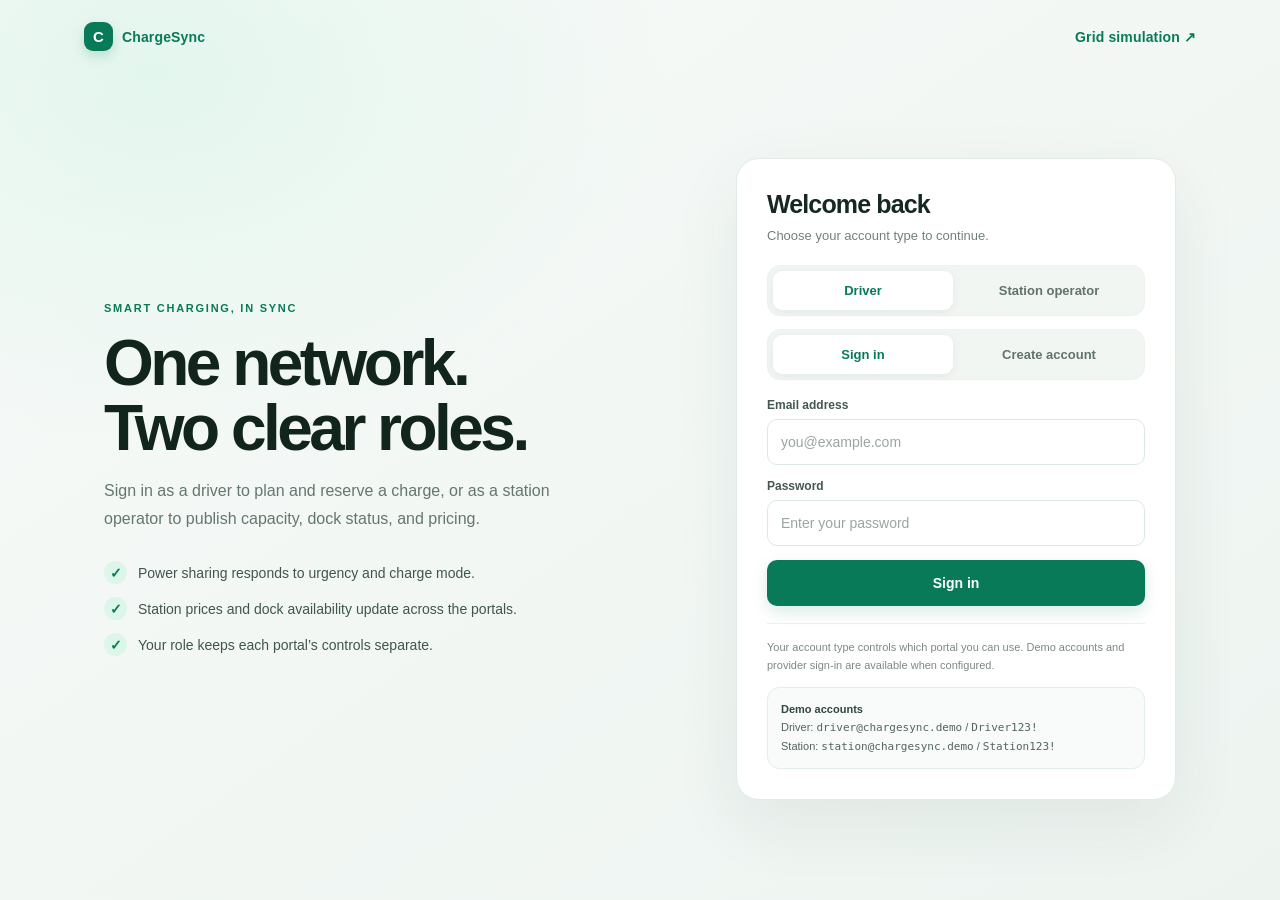
==== src/main/resources/static/login.html @ 4727f229 "Publish ChargeSync portal and simulation updates" ====
<!doctype html>
<html lang="en">
<head>
  <meta charset="utf-8">
  <meta name="viewport" content="width=device-width,initial-scale=1">
  <meta name="theme-color" content="#f3f8f5">
  <title>ChargeSync · Sign in</title>
  <link rel="stylesheet" href="./portal.css">
  <style>
    body{min-height:100vh;background:radial-gradient(ellipse at 12% 8%,#e3f6ed 0,transparent 32%),linear-gradient(145deg,#f7faf8,#edf4f0);font-family:Inter,"Segoe UI",Arial,sans-serif;color:#14251f}
    .brand-back{max-width:1160px;margin:auto;padding:22px 24px;display:flex;align-items:center;justify-content:space-between}
    .brand-back a{color:#087a58;text-decoration:none;font-size:14px;font-weight:750;letter-spacing:.01em}
    .brand-back a:first-child{display:inline-flex;align-items:center;gap:9px}
    .brand-mark{width:29px;height:29px;display:grid;place-items:center;border-radius:9px;background:#087a58;color:#fff;font:800 15px "Segoe UI",sans-serif;box-shadow:0 5px 12px #087a5830}
    .auth-shell{max-width:1120px;margin:12px auto 46px;padding:0 24px;display:grid;grid-template-columns:minmax(0,1fr) minmax(370px,440px);gap:clamp(36px,7vw,88px);align-items:center;min-height:calc(100vh - 112px)}
    .auth-copy .eyebrow{color:#087a58;font-size:11px;font-weight:800;letter-spacing:.16em;text-transform:uppercase}
    .auth-copy h1{max-width:590px;margin:17px 0 16px;font:760 clamp(42px,5.2vw,64px)/1.02 "Segoe UI Variable","Segoe UI",Arial,sans-serif;letter-spacing:-.055em;color:#12251d}
    .auth-copy>p{max-width:490px;margin:0;color:#64776f;font-size:16px;line-height:1.75}
    .auth-points{display:grid;gap:13px;margin-top:28px;color:#40564c;font-size:14px}
    .auth-points span{display:flex;align-items:center;gap:11px}
    .auth-points span:before{content:"✓";flex:0 0 23px;height:23px;display:grid;place-items:center;border-radius:50%;background:#dcf6e9;color:#087a58;font-weight:850}
    .auth-card{width:100%;background:#fff;border:1px solid #e2ebe5;border-radius:23px;padding:30px;box-shadow:0 22px 70px #183b2c12}
    .auth-card h2{margin:0;font:750 25px/1.2 "Segoe UI Variable","Segoe UI",Arial,sans-serif;letter-spacing:-.035em;color:#172820}
    .auth-card>.sub{margin:7px 0 20px;color:#71817b;font-size:13px;line-height:1.5}
    .role-picker,.mode-picker{display:grid;grid-template-columns:1fr 1fr;gap:6px;padding:5px;background:#f2f6f3;border:1px solid #edf2ee;border-radius:13px}
    .role-picker{margin-bottom:13px}
    .role-picker button,.mode-picker button{min-height:39px;border:0;border-radius:9px;background:transparent;color:#62736c;font-size:13px;font-weight:700;padding:8px 10px;transition:background .16s ease,color .16s ease,box-shadow .16s ease}
    .role-picker button:hover,.mode-picker button:hover{color:#087a58}
    .role-picker button.active,.mode-picker button.active{background:#fff;color:#087a58;box-shadow:0 2px 8px #183b2c12}
    #authForm{display:grid;gap:14px;margin-top:18px}
    .auth-card .field{margin:0;display:flex;flex-direction:column;gap:7px}
    .auth-card .field label{color:#43584f;font-size:12px;font-weight:700}
    .auth-card .field input{width:100%;height:46px;border:1px solid #dce8e2;border-radius:10px;padding:0 13px;background:#fff;color:#182a22;font:14px Inter,"Segoe UI",Arial,sans-serif;outline:none;transition:border-color .16s ease,box-shadow .16s ease}
    .auth-card .field input::placeholder{color:#99a69f}
    .auth-card .field input:focus{border-color:#49a985;box-shadow:0 0 0 3px #e3f5ec}
    .auth-card .field input:-webkit-autofill{-webkit-text-fill-color:#182a22;box-shadow:0 0 0 1000px #fff inset}
    .station-create{border-top:1px solid #edf1ef;margin-top:3px;padding-top:14px}
    .station-create h3{font-size:13px;margin:0 0 11px;color:#283c33}
    .station-create .formgrid{display:grid;grid-template-columns:1fr 1fr;gap:10px}
    .station-create .field input{height:42px}
    .station-create .sub{margin:10px 0 0;font-size:11px}
    .auth-error{margin:0;padding:11px 13px;background:#fff1ef;color:#9f3e34;border:1px solid #f7d9d5;border-radius:10px;font-size:12px;line-height:1.5}
    .auth-card #submitAuth{width:100%;min-height:46px;justify-content:center;border-radius:10px;font-size:14px;box-shadow:0 6px 16px #087a5826}
    .auth-card #submitAuth:focus-visible,.role-picker button:focus-visible,.mode-picker button:focus-visible,.social-button:focus-visible,.mode-switch:focus-visible{outline:3px solid #85c9ab;outline-offset:2px}
    .social-section{margin-top:20px}
    .social-divider{display:flex;align-items:center;gap:12px;margin:0 0 13px;color:#82918b;font-size:10px;font-weight:800;letter-spacing:.12em}
    .social-divider:before,.social-divider:after{content:"";height:1px;background:#e8eeeb;flex:1}
    .social-buttons{display:grid;grid-template-columns:repeat(3,minmax(0,1fr));gap:8px}
    .social-button{min-height:42px;border:1px solid #dfe8e3;background:#fff;color:#24352f;border-radius:10px;padding:8px 7px;font-weight:700;font-size:12px;cursor:pointer;transition:border-color .16s ease,background .16s ease}
    .social-button:hover{border-color:#83bba7;background:#f8fbf9}
    .social-button:disabled{opacity:.65;cursor:wait}
    .auth-help{margin:17px 0 0;padding-top:15px;border-top:1px solid #edf1ef;font-size:11px;line-height:1.55;color:#7b8984}
    .demo-login{margin-top:13px;padding:12px 13px;border:1px solid #e2eee7;border-radius:12px;background:#f8fbf9;font-size:11px;line-height:1.65;color:#52645e}
    .demo-login strong{color:#31473c}
    .local-preview-note{margin:0 0 14px;padding:11px 12px;border:1px solid #f1dfbe;border-radius:10px;background:#fffaf0;color:#785c29;font-size:12px;line-height:1.5}
    .hidden{display:none!important}
    @media(max-width:850px){.auth-shell{grid-template-columns:1fr;gap:22px;max-width:590px;margin:16px auto 36px;min-height:0}.auth-copy h1{font-size:clamp(38px,9vw,52px)}.auth-copy>p{font-size:14px}.auth-points{display:none}.brand-back{padding:16px 22px}}
    @media(max-width:480px){.auth-shell{padding:0 14px}.brand-back{padding:14px}.auth-card{padding:22px 19px;border-radius:19px}.role-picker button{font-size:12px;padding:8px 5px}.station-create .formgrid{grid-template-columns:1fr}.social-buttons{grid-template-columns:1fr}.social-button{min-height:43px}}
    @media(prefers-reduced-motion:reduce){*,*:before,*:after{transition:none!important;scroll-behavior:auto!important}}
  </style>
</head>
<body data-role="public">
  <header class="brand-back">
    <a href="./"><span class="brand-mark" aria-hidden="true">C</span>ChargeSync</a>
    <a href="./simulation.html">Grid simulation <span aria-hidden="true">↗</span></a>
  </header>
  <main class="auth-shell">
    <section class="auth-copy" aria-labelledby="pageTitle">
      <div class="eyebrow">Smart charging, in sync</div>
      <h1 id="pageTitle">One network.<br>Two clear roles.</h1>
      <p>Sign in as a driver to plan and reserve a charge, or as a station operator to publish capacity, dock status, and pricing.</p>
      <div class="auth-points">
        <span>Power sharing responds to urgency and charge mode.</span>
        <span>Station prices and dock availability update across the portals.</span>
        <span>Your role keeps each portal’s controls separate.</span>
      </div>
    </section>
    <section class="auth-card" aria-labelledby="authTitle">
      <h2 id="authTitle">Welcome back</h2>
      <p class="sub" id="authSubtitle">Choose your account type to continue.</p>
      <div class="role-picker" role="group" aria-label="Account type">
        <button type="button" class="active" data-role-choice="DRIVER" aria-pressed="true">Driver</button>
        <button type="button" data-role-choice="STATION" aria-pressed="false">Station operator</button>
      </div>
      <div class="mode-picker" role="group" aria-label="Sign-in mode">
        <button type="button" class="active" data-mode-choice="signin" aria-pressed="true">Sign in</button>
        <button type="button" data-mode-choice="register" aria-pressed="false">Create account</button>
      </div>
      <p id="localPreviewNote" class="local-preview-note hidden">This file is a visual preview. To sign in, start ChargeSync with <strong>run-windows.bat</strong> and open <strong>http://localhost:8082/login.html</strong>.</p>
      <form id="authForm" novalidate>
        <div class="field"><label for="email">Email address</label><input id="email" name="email" type="email" autocomplete="username" required placeholder="you@example.com"></div>
        <div class="field"><label for="password">Password</label><input id="password" name="password" type="password" autocomplete="current-password" minlength="8" required placeholder="Enter your password"></div>
        <div id="stationFields" class="station-create hidden">
          <h3>Set up your virtual station</h3>
          <div class="formgrid">
            <div class="field"><label for="stationName">Station name</label><input id="stationName" placeholder="e.g. Riverside Charge Hub"></div>
            <div class="field"><label for="stationArea">Area</label><input id="stationArea" placeholder="District or address"></div>
            <div class="field"><label for="stationKw">Maximum output (kW)</label><input id="stationKw" type="number" min="1" max="1000" value="60"></div>
          </div>
          <p class="sub">Three universal CCS2 sockets will be created. Any free socket can serve Eco, Medium, or Hyper charging. Rates: Eco ₹18/kWh, Medium ₹21/kWh, Hyper ₹25/kWh.</p>
        </div>
        <div id="authError" class="auth-error hidden" role="alert" aria-live="polite"></div>
        <button class="btn" id="submitAuth" type="submit">Sign in</button>
      </form>
      <section id="socialSection" class="social-section hidden" aria-label="Other sign-in providers">
        <div class="social-divider">OR CONTINUE WITH</div>
        <div class="social-buttons">
          <button type="button" class="social-button hidden" data-provider="google">Google</button>
          <button type="button" class="social-button hidden" data-provider="microsoft">Microsoft</button>
          <button type="button" class="social-button hidden" data-provider="apple">Apple</button>
        </div>
      </section>
      <p class="auth-help">Your account type controls which portal you can use. Demo accounts and provider sign-in are available when configured.</p>
      <div id="demoLogin" class="demo-login"><strong>Demo accounts</strong><br>Driver: <code>driver@chargesync.demo</code> / <code>Driver123!</code><br>Station: <code>station@chargesync.demo</code> / <code>Station123!</code></div>
    </section>
  </main>
  <script src="./login.js"></script>
</body>
</html>
---- src/main/resources/static/portal.css ----
:root{--ink:#11231f;--muted:#687b75;--line:#dce8e2;--paper:#f4f8f5;--white:#fff;--green:#087a58;--mint:#dcf6e9;--orange:#c86420;--red:#bc3941;--shadow:0 18px 50px rgba(26,63,49,.08)}
*{box-sizing:border-box}body{margin:0;background:var(--paper);color:var(--ink);font:15px 'DM Sans',sans-serif}button,input,select{font:inherit}button{cursor:pointer}a{color:inherit;text-decoration:none}.shell{max-width:1240px;margin:auto;padding:0 28px}.topbar{background:#fbfdfb;border-bottom:1px solid var(--line)}.nav{height:76px;display:flex;align-items:center;justify-content:space-between;gap:24px}.brand{display:flex;align-items:center;gap:11px;font:800 19px Manrope,sans-serif;letter-spacing:-.5px}.brand-mark{width:36px;height:36px;border-radius:11px;background:var(--green);display:grid;place-items:center;color:#fff;font-weight:800;font-size:17px}.navlinks{display:flex;gap:8px;align-items:center}.navlinks a{padding:10px 14px;color:var(--muted);font-weight:600;border-radius:10px}.navlinks a.active,.navlinks a:hover{background:var(--mint);color:var(--green)}.nav .live{display:inline-flex;align-items:center;gap:8px;color:var(--muted);font-size:13px}.dot{height:8px;width:8px;background:#21a475;border-radius:50%;box-shadow:0 0 0 4px #ddf4e9}.hero{padding:38px 0 26px}.eyebrow{display:flex;align-items:center;gap:8px;color:var(--green);font-weight:700;text-transform:uppercase;font-size:11px;letter-spacing:1.3px}.hero h1{font:800 clamp(30px,4vw,43px) Manrope,sans-serif;letter-spacing:-1.7px;margin:10px 0}.hero p{margin:0;color:var(--muted);max-width:720px;line-height:1.6}.grid{display:grid;grid-template-columns:minmax(0,1.15fr) minmax(310px,.85fr);gap:20px;padding-bottom:32px}.card{background:var(--white);border:1px solid var(--line);border-radius:18px;box-shadow:var(--shadow);padding:22px}.card h2{font:700 19px Manrope,sans-serif;letter-spacing:-.45px;margin:0 0 5px}.sub{font-size:13px;color:var(--muted);margin:0 0 20px;line-height:1.5}.formgrid{display:grid;grid-template-columns:1fr 1fr;gap:14px}.field{display:flex;flex-direction:column;gap:7px}.field.full{grid-column:1/-1}.field label{font-size:12px;font-weight:700;color:#4c625b}.field input,.field select{width:100%;height:43px;border:1px solid var(--line);border-radius:10px;padding:0 12px;background:#fff;color:var(--ink);outline:none}.field input:focus,.field select:focus{border-color:#48a784;box-shadow:0 0 0 3px #e3f5ec}.hint{font-size:11px;color:var(--muted);line-height:1.4}.checkrow{display:flex;align-items:center;gap:10px;padding:12px;border:1px solid #f2d7c9;background:#fff8f3;border-radius:11px;color:#8b481c;font-weight:600}.checkrow input{accent-color:var(--orange);width:17px;height:17px}.btn{border:0;background:var(--green);color:#fff;border-radius:10px;padding:12px 17px;font-weight:700;display:inline-flex;align-items:center;justify-content:center;gap:8px}.btn:hover{background:#056548}.btn:disabled{opacity:.55;cursor:wait}.btn.secondary{background:#eff7f2;color:var(--green);border:1px solid #d2eadc}.btn.ghost{background:#fff;color:var(--ink);border:1px solid var(--line)}.btn.danger{background:#fff1f0;color:var(--red);border:1px solid #f3d5d4}.submit-row{display:flex;align-items:center;justify-content:space-between;gap:12px;margin-top:17px}.result{border-radius:14px;padding:17px;background:#f3f9f5;border:1px solid #d8eee1;margin:14px 0;display:none}.result.show{display:block}.result.warn{background:#fff8f2;border-color:#f2ddca}.result h3{margin:0 0 5px;font:700 16px Manrope,sans-serif}.result p{margin:0;color:var(--muted);font-size:13px;line-height:1.5}.metrics{display:grid;grid-template-columns:repeat(2,1fr);gap:10px;margin-top:13px}.metric{background:#fff;border:1px solid #e4eee8;border-radius:10px;padding:12px}.metric span{font-size:11px;color:var(--muted);display:block;margin-bottom:5px}.metric strong{font:700 18px Manrope,sans-serif}.section-head{display:flex;align-items:flex-start;justify-content:space-between;gap:14px;margin:27px 0 12px}.section-head h2{font:700 19px Manrope,sans-serif;margin:0}.section-head span{font-size:12px;color:var(--muted)}.station-list{display:grid;gap:10px}.station-card{border:1px solid var(--line);border-radius:13px;padding:15px;background:#fff;display:grid;grid-template-columns:1fr auto;gap:10px;align-items:center}.station-card h3{font:700 15px Manrope,sans-serif;margin:0 0 4px}.station-card p{font-size:12px;color:var(--muted);margin:0}.station-stats{display:flex;align-items:center;gap:15px;color:#38534a;font-size:12px;font-weight:600}.pill{display:inline-flex;align-items:center;border-radius:50px;padding:5px 9px;font-size:11px;font-weight:700;background:var(--mint);color:var(--green)}.pill.warn{background:#fff1e5;color:#a95118}.pill.red{background:#ffeff0;color:var(--red)}.notice{border:1px solid #e8e4d4;background:#fffdf4;color:#74663b;border-radius:12px;padding:12px 14px;font-size:12px;line-height:1.5;margin-top:14px}.booking-list{display:grid;gap:10px}.booking{border:1px solid var(--line);border-radius:12px;padding:14px;background:#fff}.booking-top{display:flex;justify-content:space-between;align-items:center;gap:10px}.booking-top strong{font:700 14px Manrope,sans-serif}.booking p{font-size:12px;line-height:1.5;color:var(--muted);margin:8px 0 0}.actions{display:flex;gap:8px;flex-wrap:wrap;margin-top:11px}.actions .btn{padding:8px 11px;font-size:12px}.station-wrap{padding-bottom:35px}.station-toolbar{display:flex;gap:10px;flex-wrap:wrap;margin-bottom:16px}.station-toolbar select{height:42px;min-width:250px;border:1px solid var(--line);border-radius:10px;padding:0 12px;background:#fff}.statcards{display:grid;grid-template-columns:repeat(4,1fr);gap:12px;margin:0 0 18px}.statcard{background:#fff;border:1px solid var(--line);border-radius:14px;padding:15px}.statcard span{display:block;color:var(--muted);font-size:11px;margin-bottom:7px}.statcard strong{font:700 22px Manrope,sans-serif}.two-col{display:grid;grid-template-columns:1fr 1fr;gap:18px}.dock-list{display:grid;gap:9px}.dock-row{display:grid;grid-template-columns:1.1fr 1fr .8fr auto;align-items:center;gap:10px;border:1px solid var(--line);border-radius:11px;padding:11px}.dock-row strong{font:700 13px Manrope,sans-serif}.dock-row small{display:block;color:var(--muted);font-size:11px;margin-top:4px}.dock-row select,.dock-row input{height:36px;border:1px solid var(--line);border-radius:8px;padding:0 8px;background:#fff;width:100%;font-size:12px}.dock-row .btn{padding:8px 10px;font-size:11px}.dock-form{display:grid;grid-template-columns:1fr 1fr 1fr 1fr auto;gap:8px;align-items:end}.mini-label{font-size:10px;font-weight:700;color:var(--muted);display:block;margin:0 0 5px}.dock-form input,.dock-form select{height:38px;border:1px solid var(--line);border-radius:8px;padding:0 8px;width:100%;font-size:12px}.station-settings{display:grid;grid-template-columns:1fr 1fr;gap:12px}.station-settings .field input{height:39px}.toast{position:fixed;right:22px;bottom:22px;z-index:5;background:#18392e;color:#fff;border-radius:12px;padding:13px 17px;box-shadow:var(--shadow);max-width:360px;font-size:13px;display:none}.toast.show{display:block}.empty{padding:18px;border:1px dashed #ccdcd3;color:var(--muted);border-radius:12px;font-size:13px;text-align:center}.footer{padding:18px 0 30px;color:var(--muted);font-size:11px;line-height:1.6}.footer a{color:var(--green);font-weight:700}
@media(max-width:850px){.grid,.two-col{grid-template-columns:1fr}.statcards{grid-template-columns:repeat(2,1fr)}}@media(max-width:600px){.shell{padding:0 15px}.nav{height:auto;min-height:68px;flex-wrap:wrap;padding:12px 0}.navlinks{order:3;width:100%;justify-content:center}.navlinks a{font-size:12px;padding:9px}.nav .live{font-size:11px}.hero{padding:27px 0 19px}.card{padding:17px}.formgrid,.station-settings{grid-template-columns:1fr}.field.full{grid-column:auto}.station-card{grid-template-columns:1fr}.station-stats{justify-content:space-between}.dock-row{grid-template-columns:1fr 1fr}.dock-form{grid-template-columns:1fr 1fr}.dock-form .btn{height:38px}.submit-row{align-items:stretch;flex-direction:column}.submit-row .btn{width:100%}}
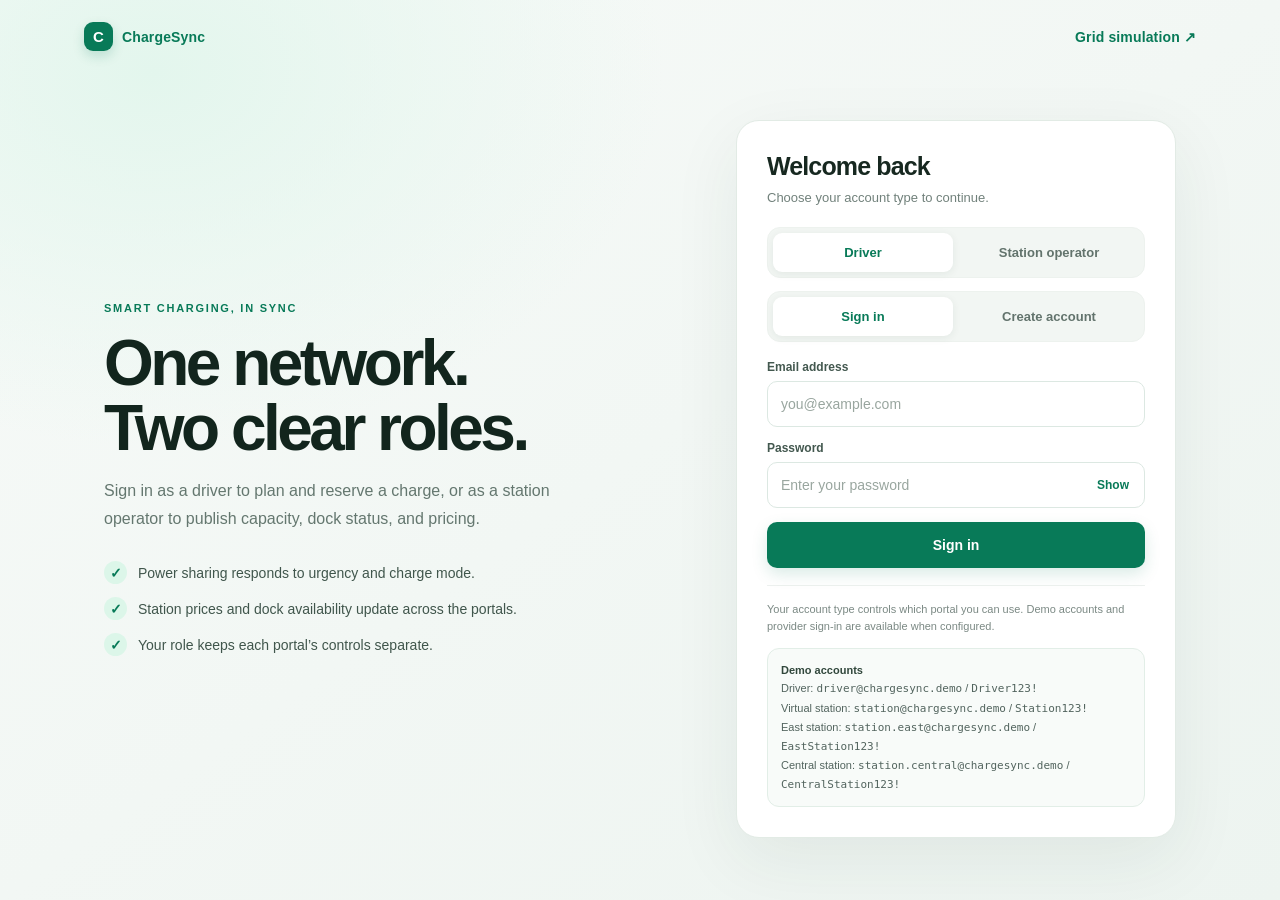
==== commit cb0cbce3: "Add station demo accounts and password visibility" ====
--- a/src/main/resources/static/login.html
+++ b/src/main/resources/static/login.html
@@ -34,6 +34,11 @@
     .auth-card .field input::placeholder{color:#99a69f}
     .auth-card .field input:focus{border-color:#49a985;box-shadow:0 0 0 3px #e3f5ec}
     .auth-card .field input:-webkit-autofill{-webkit-text-fill-color:#182a22;box-shadow:0 0 0 1000px #fff inset}
+    .password-control{position:relative}
+    .auth-card .field .password-control input{padding-right:68px}
+    .password-toggle{position:absolute;top:50%;right:8px;transform:translateY(-50%);min-width:48px;min-height:34px;border:0;border-radius:7px;background:transparent;color:#087a58;font:700 12px Inter,"Segoe UI",Arial,sans-serif;cursor:pointer}
+    .password-toggle:hover{background:#eff8f3}
+    .password-toggle:focus-visible{outline:2px solid #49a985;outline-offset:1px}
     .station-create{border-top:1px solid #edf1ef;margin-top:3px;padding-top:14px}
     .station-create h3{font-size:13px;margin:0 0 11px;color:#283c33}
     .station-create .formgrid{display:grid;grid-template-columns:1fr 1fr;gap:10px}
@@ -89,7 +94,7 @@
       <p id="localPreviewNote" class="local-preview-note hidden">This file is a visual preview. To sign in, start ChargeSync with <strong>run-windows.bat</strong> and open <strong>http://localhost:8082/login.html</strong>.</p>
       <form id="authForm" novalidate>
         <div class="field"><label for="email">Email address</label><input id="email" name="email" type="email" autocomplete="username" required placeholder="you@example.com"></div>
-        <div class="field"><label for="password">Password</label><input id="password" name="password" type="password" autocomplete="current-password" minlength="8" required placeholder="Enter your password"></div>
+        <div class="field"><label for="password">Password</label><div class="password-control"><input id="password" name="password" type="password" autocomplete="current-password" minlength="8" required placeholder="Enter your password"><button class="password-toggle" id="togglePassword" type="button" aria-controls="password" aria-label="Show password" aria-pressed="false">Show</button></div></div>
         <div id="stationFields" class="station-create hidden">
           <h3>Set up your virtual station</h3>
           <div class="formgrid">
@@ -111,9 +116,9 @@
         </div>
       </section>
       <p class="auth-help">Your account type controls which portal you can use. Demo accounts and provider sign-in are available when configured.</p>
-      <div id="demoLogin" class="demo-login"><strong>Demo accounts</strong><br>Driver: <code>driver@chargesync.demo</code> / <code>Driver123!</code><br>Station: <code>station@chargesync.demo</code> / <code>Station123!</code></div>
+      <div id="demoLogin" class="demo-login"><strong>Demo accounts</strong><br>Driver: <code>driver@chargesync.demo</code> / <code>Driver123!</code><br>Virtual station: <code>station@chargesync.demo</code> / <code>Station123!</code><br>East station: <code>station.east@chargesync.demo</code> / <code>EastStation123!</code><br>Central station: <code>station.central@chargesync.demo</code> / <code>CentralStation123!</code></div>
     </section>
   </main>
-  <script src="./login.js"></script>
+  <script src="./mobile-config.js"></script><script src="./login.js"></script>
 </body>
 </html>
